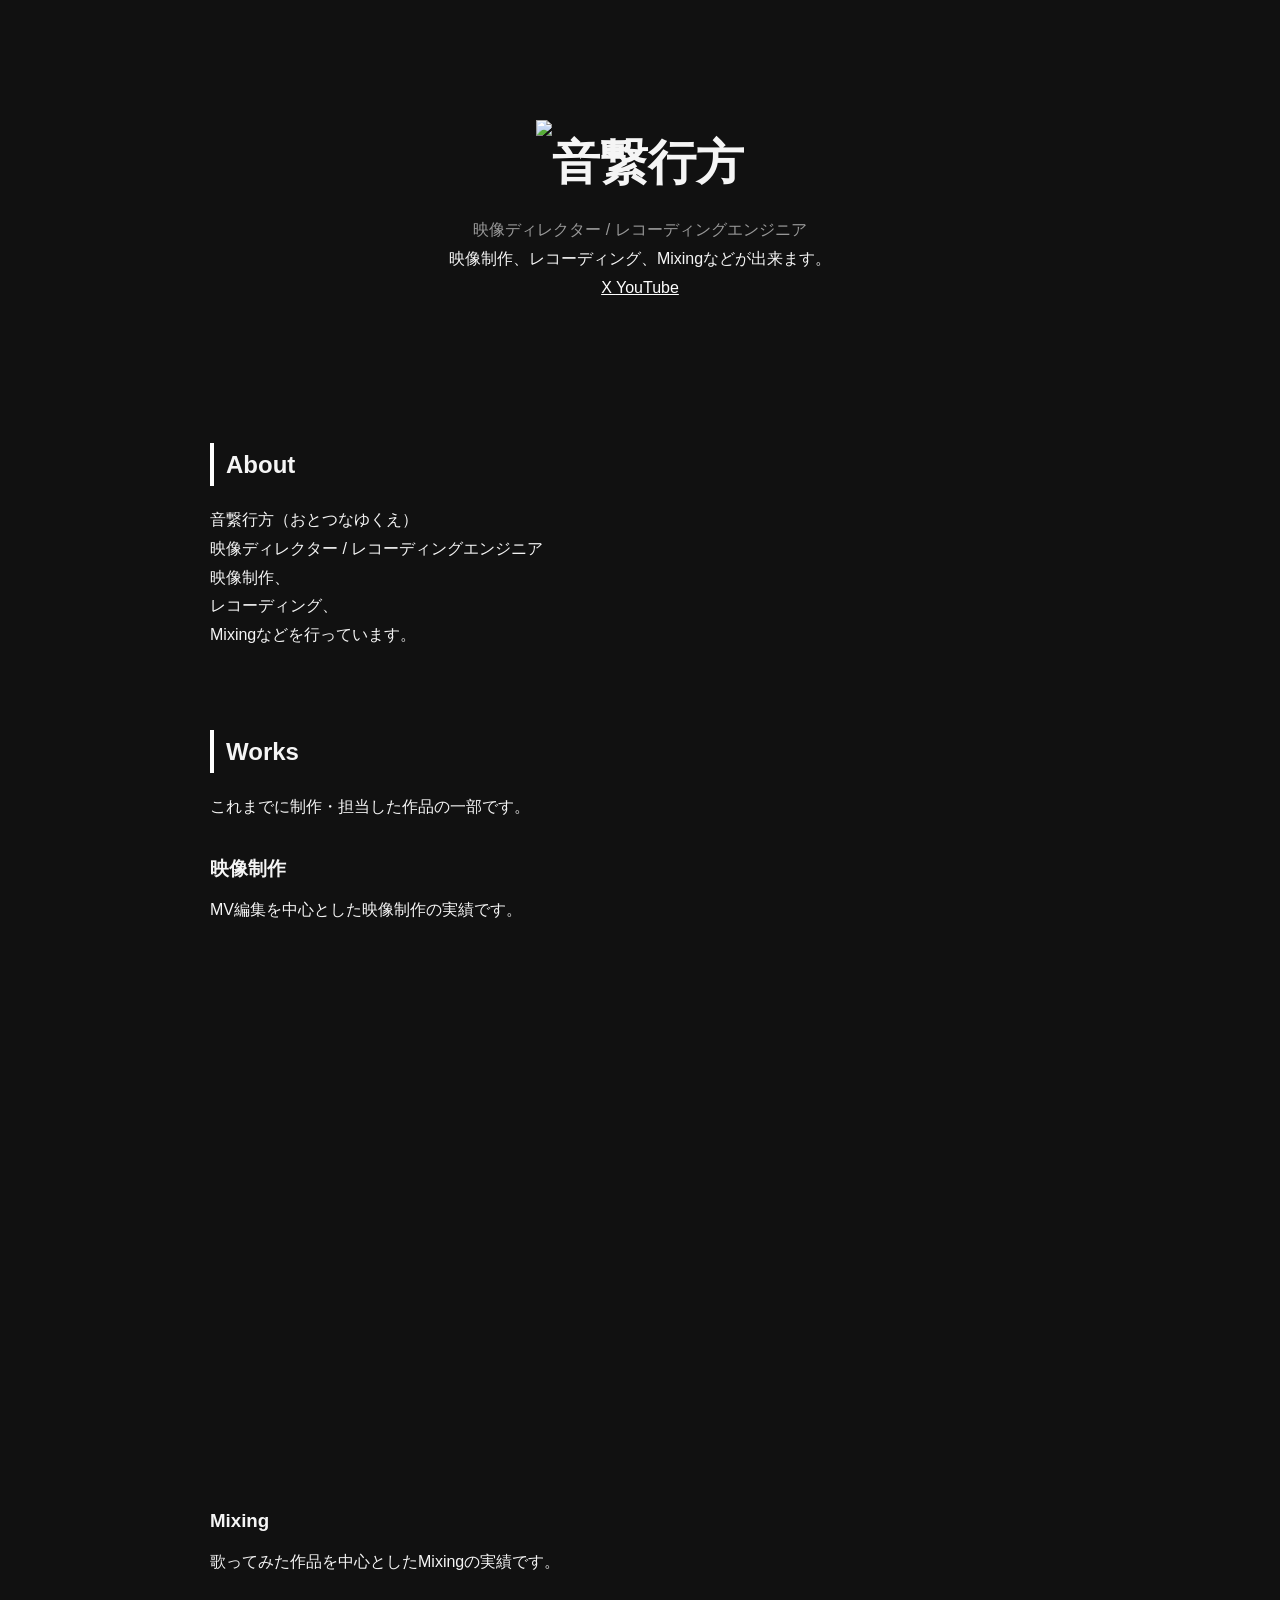
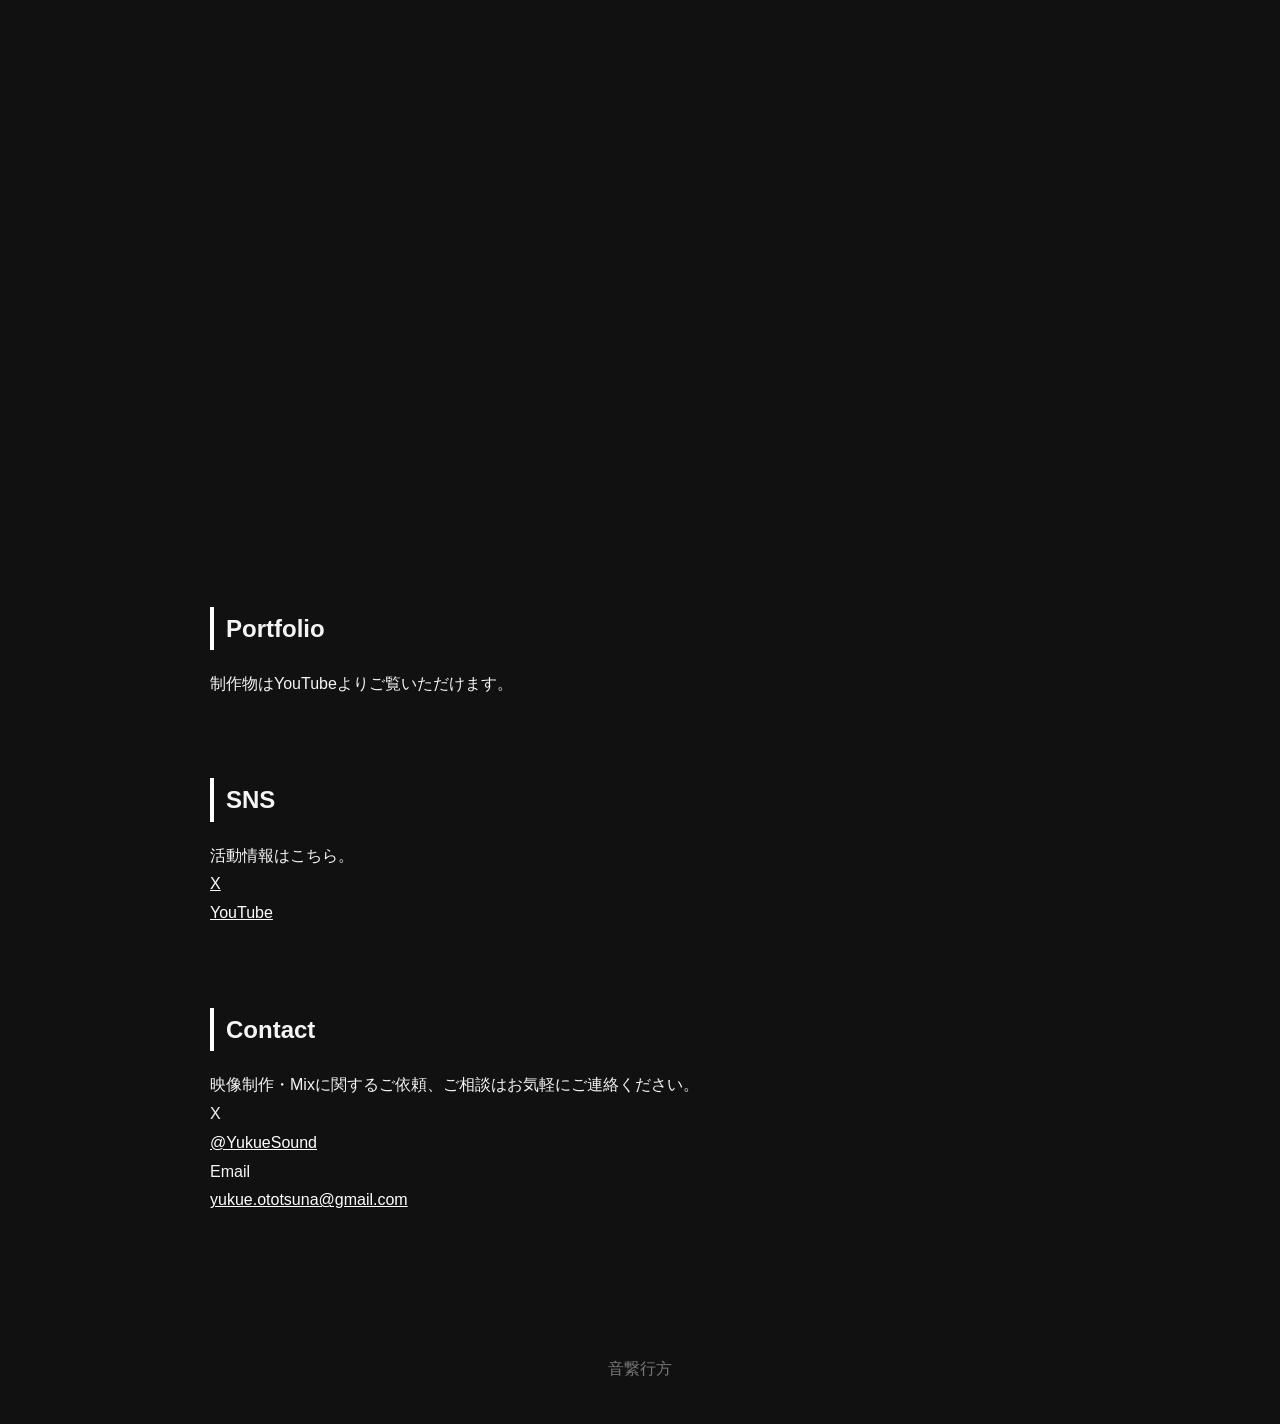
==== index.html @ 7469d9e2 "Refine text content and update terminology in index.html Updated various text elements for consisten" ====
<!DOCTYPE html>
<html lang="ja">

<head>

    <meta charset="UTF-8">

    <meta name="viewport"
          content="width=device-width, initial-scale=1.0">

    <title>音繋行方 | 映像ディレクター・レコーディングエンジニア</title>

    <meta name="description"
          content="音繋行方の公式サイト。VTuber・歌い手向けの映像制作、MV制作、レコーディング、Mixingを行っています。">

    <meta property="og:title"
          content="音繋行方 | 映像ディレクター・レコーディングエンジニア">

    <meta property="og:description"
          content="VTuber・歌い手向けの映像制作、MV制作、レコーディング、Mixingを行っています。">

    <meta property="og:type"
          content="website">

    <meta property="og:url"
          content="https://yukuesound.github.io/">

    <meta property="og:image"
          content="https://yukuesound.github.io/images/ogp.png">

    <meta name="twitter:card"
          content="summary_large_image">

    <link rel="stylesheet"
          href="css/style.css">

    <link rel="preconnect" href="https://fonts.googleapis.com">
    <link rel="preconnect" href="https://fonts.gstatic.com" crossorigin>
    
    <link href="https://fonts.googleapis.com/css2?family=Zen+Old+Mincho:wght@400;700&display=swap" rel="stylesheet">

    <link href="https://fonts.googleapis.com/css2?family=M+PLUS+1p:wght@100&family=Zen+Old+Mincho:wght@400;700&display=swap" rel="stylesheet">

    <link href="https://fonts.googleapis.com/css2?family=M+PLUS+1p:wght@100;300&family=Noto+Serif+JP:wght@400;700&family=Zen+Old+Mincho:wght@400;700&display=swap" rel="stylesheet">

</head>

<body>

<body>

<header>

    <h1>
        <img src="images/横_白.png" alt="音繋行方" class="logo">
    </h1>

    <p class="subtitle">
        映像ディレクター / レコーディングエンジニア
    </p>

    <p class="hero-text">
        映像制作、レコーディング、Mixingなどが出来ます。
    </p>

    <nav>
        <a href="https://x.com/YukueSound"
            target="_blank"
            rel="noopener noreferrer">
            X
        </a>

        <a href="https://www.youtube.com/@YukueSound"
            target="_blank"
            rel="noopener noreferrer">
            YouTube
        </a>
    </nav>

</header>

<main>

<section>

    <h2>About</h2>

    <p>
        音繋行方（おとつなゆくえ）
    </p>

    <p>
        映像ディレクター / レコーディングエンジニア
    </p>

    <p>
        映像制作、<br>
        レコーディング、<br>
        Mixingなどを行っています。
    </p>

</section>

<section>

    <h2>Works</h2>

    <p>
        これまでに制作・担当した作品の一部です。
    </p>

    <h3>映像制作</h3>

    <p>
        MV編集を中心とした映像制作の実績です。
    </p>

    <iframe
        width="100%"
        height="500"
        src="https://www.youtube.com/embed/videoseries?list=PLYzlJK0jj-nwc-Nr_mxwlNRuYG2WEfNH1"
        title="映像制作実績"
        frameborder="0"
        allowfullscreen>
    </iframe>

    <h3>Mixing</h3>

    <p>
        歌ってみた作品を中心としたMixingの実績です。
    </p>

    <iframe
        width="100%"
        height="500"
        src="https://www.youtube.com/embed/videoseries?list=PLYzlJK0jj-nz8JXFku-vZqZccWB8svL4h"
        title="Mixing実績"
        frameborder="0"
        allowfullscreen>
    </iframe>

</section>
<section>

    <h2>Portfolio</h2>

    <p>
        制作物はYouTubeよりご覧いただけます。
    </p>

</section>

<section>

    <h2>SNS</h2>

    <p>
        活動情報はこちら。
    </p>

    <p>
        <a href="https://x.com/YukueSound"
            target="_blank"
            rel="noopener noreferrer">
            X
        </a>
    </p>

    <p>
        <a href="https://www.youtube.com/@YukueSound"
            target="_blank"
            rel="noopener noreferrer">
            YouTube
        </a>
    </p>

</section>

<section>

    <h2>Contact</h2>

    <p>
        映像制作・Mixに関するご依頼、ご相談はお気軽にご連絡ください。
    </p>

    <p>
        X
        <br>
        <a href="https://x.com/YukueSound"
           target="_blank"
           rel="noopener noreferrer">
            @YukueSound
        </a>
    </p>

    <p>
        Email
        <br>
        <a href="mailto:yukue.ototsuna@gmail.com">
            yukue.ototsuna@gmail.com
        </a>
    </p>

</section>

</main>

<footer>

    <p>
        音繋行方
    </p>

</footer>

</body>

</html>
---- css/style.css ----
* {
    margin: 0;
    padding: 0;
    box-sizing: border-box;
}

body {
    background: #111;
    color: #f5f5f5;
    font-family: sans-serif;
    line-height: 1.8;
}

header {
    text-align: center;
    padding: 120px 20px;
}

header h1 {
    font-size: 3rem;
    margin-bottom: 10px;
}

.subtitle {
    color: #999;
}

main {
    max-width: 900px;
    margin: auto;
    padding: 20px;
}

section {
    margin-bottom: 80px;
}

h2 {
    margin-bottom: 20px;
    border-left: 4px solid white;
    padding-left: 12px;
}

.card {
    background: #1d1d1d;
    padding: 20px;
    border-radius: 10px;
    margin-bottom: 15px;
}

a {
    color: white;
}

a:hover {
    opacity: 0.7;
}

footer {
    text-align: center;
    padding: 40px;
    color: #777;
}

h3 {
    margin-top: 30px;
    margin-bottom: 10px;
}

iframe {
    width: 100%;
    border: none;
    border-radius: 10px;
    margin-bottom: 40px;
}
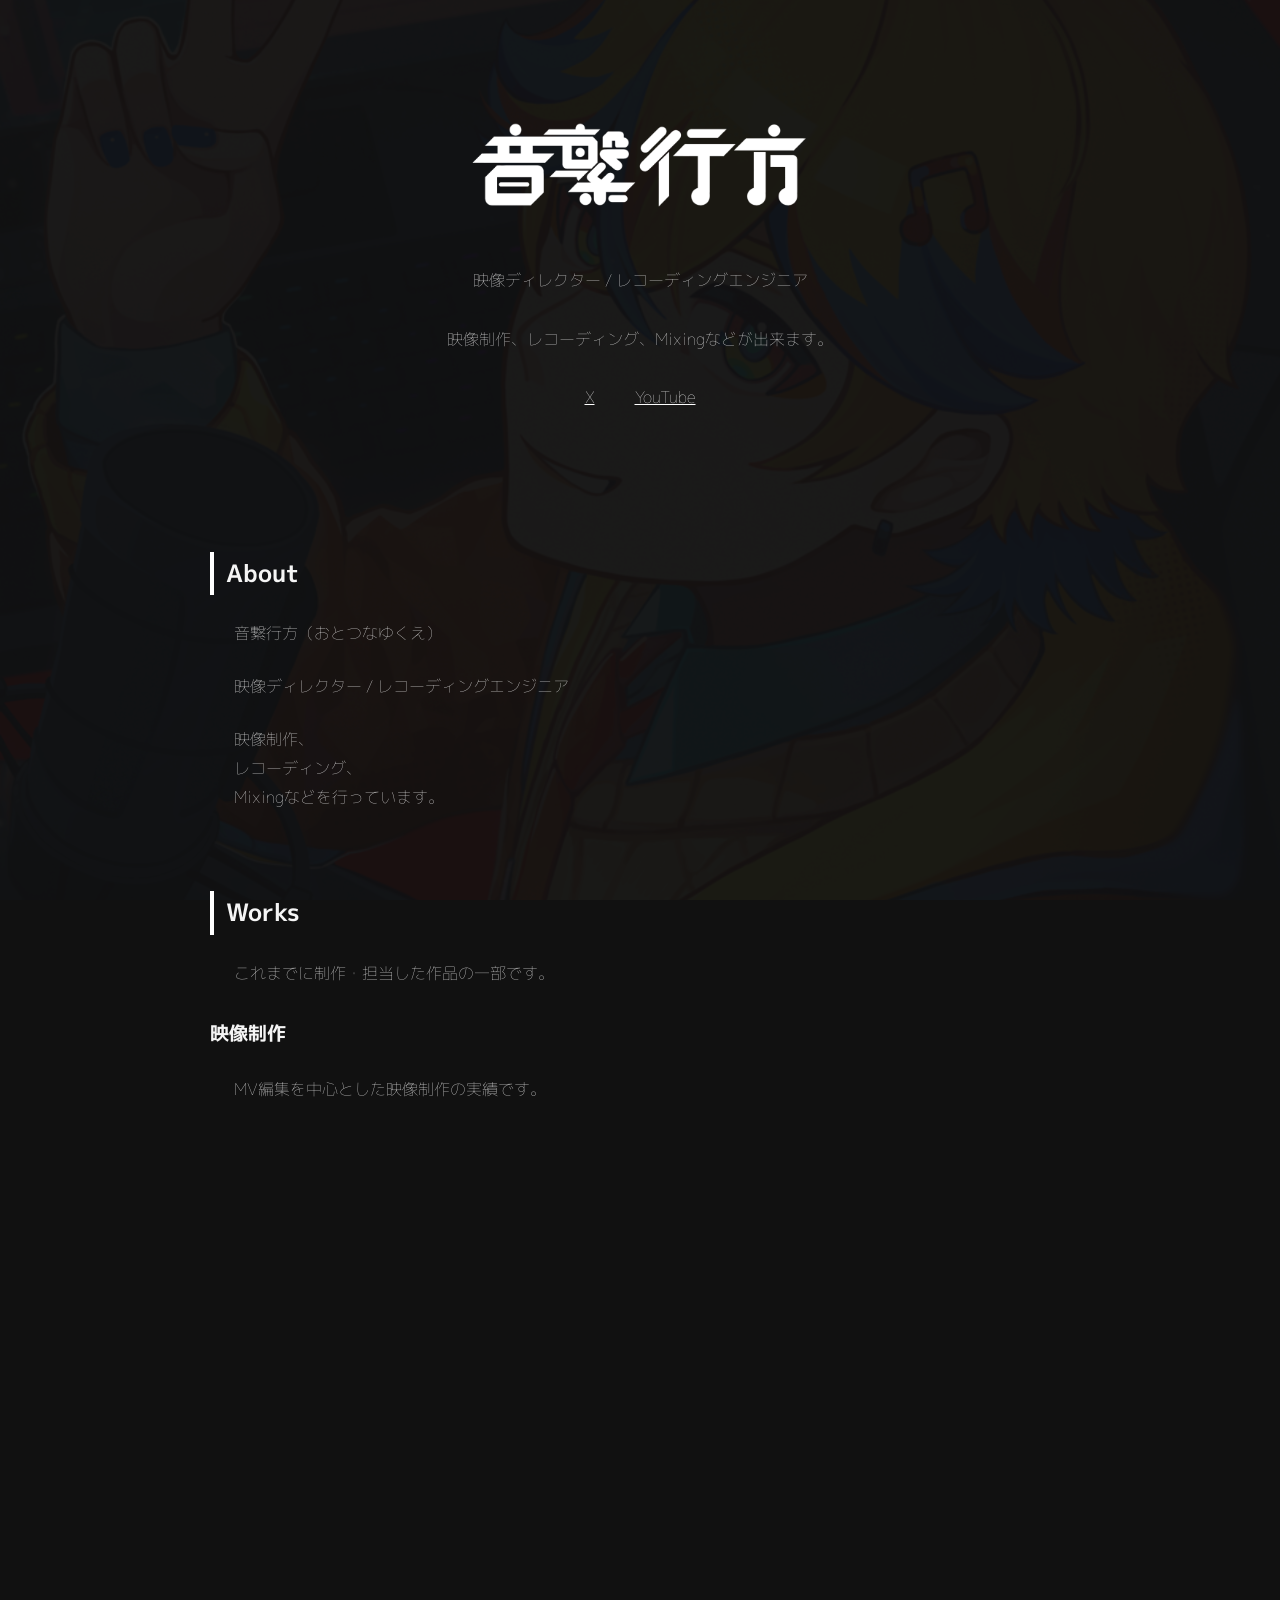
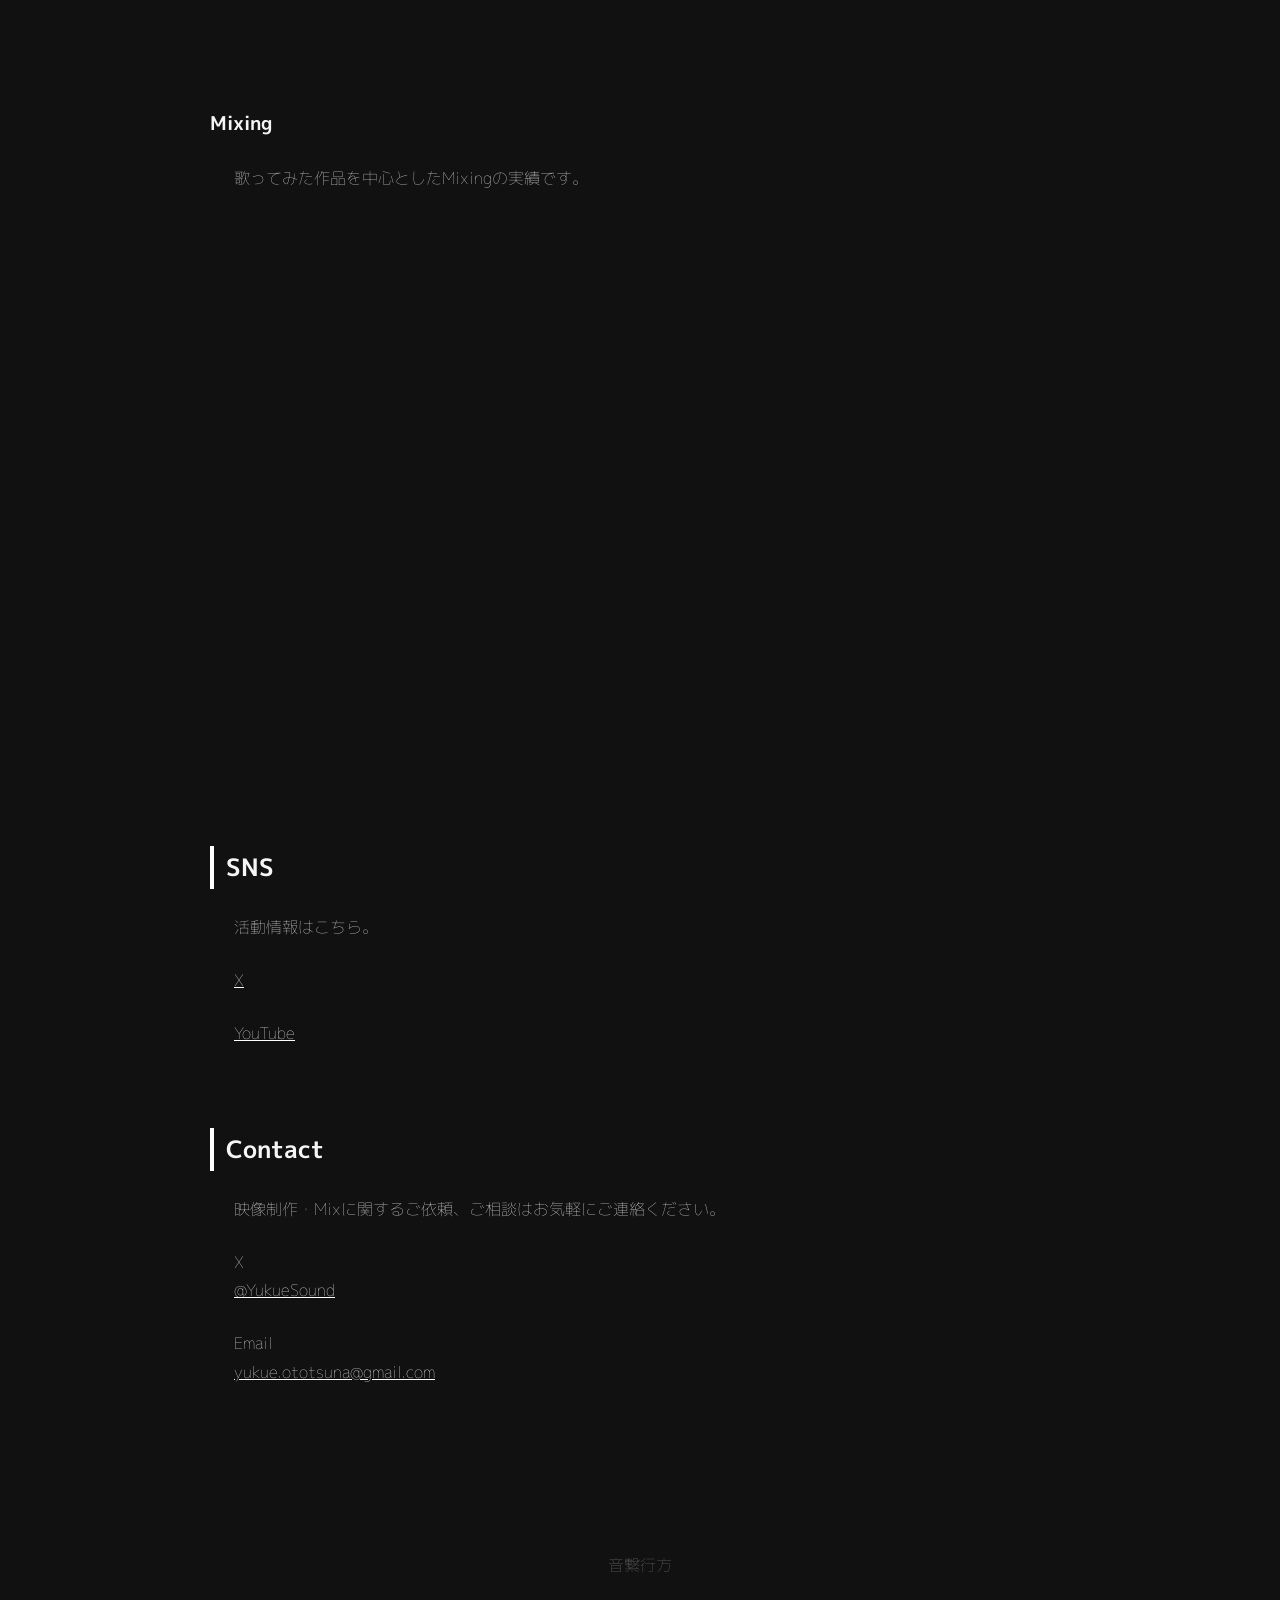
==== commit b702d438: "Update index.html" ====
--- a/index.html
+++ b/index.html
@@ -140,15 +140,6 @@
     </iframe>
 
 </section>
-<section>
-
-    <h2>Portfolio</h2>
-
-    <p>
-        制作物はYouTubeよりご覧いただけます。
-    </p>
-
-</section>
 
 <section>
 
--- a/css/style.css
+++ b/css/style.css
@@ -7,8 +7,30 @@
 body {
     background: #111;
     color: #f5f5f5;
-    font-family: sans-serif;
+    font-family: "M PLUS 1p", sans-serif;
+    font-weight: 100;
     line-height: 1.8;
+    position: relative;
+}
+
+body::before {
+    content: "";
+    position: fixed;
+    inset: 0;
+
+    background-image: url("../images/background.png");
+    background-size: cover;
+    background-position: center 25%;
+    background-repeat: no-repeat;
+
+    opacity: 0.04;
+    z-index: -1;
+}
+
+@media (max-width: 768px) {
+    body::before {
+        background-position: center center;
+    }
 }
 
 header {
@@ -21,8 +43,24 @@
     margin-bottom: 10px;
 }
 
+.logo {
+    width: 350px;
+    max-width: 90%;
+    height: auto;
+}
+
 .subtitle {
-    color: #999;
+    margin: 20px 0;
+}
+
+.hero-text {
+    margin: 30px 0;
+}
+
+nav {
+    display: flex;
+    justify-content: center;
+    gap: 40px;
 }
 
 main {
@@ -73,3 +111,13 @@
     border-radius: 10px;
     margin-bottom: 40px;
 }
+
+p {
+    margin: 24px;
+}
+
+ul {
+    list-style: none;
+    padding: 0;
+    margin: 0;
+}
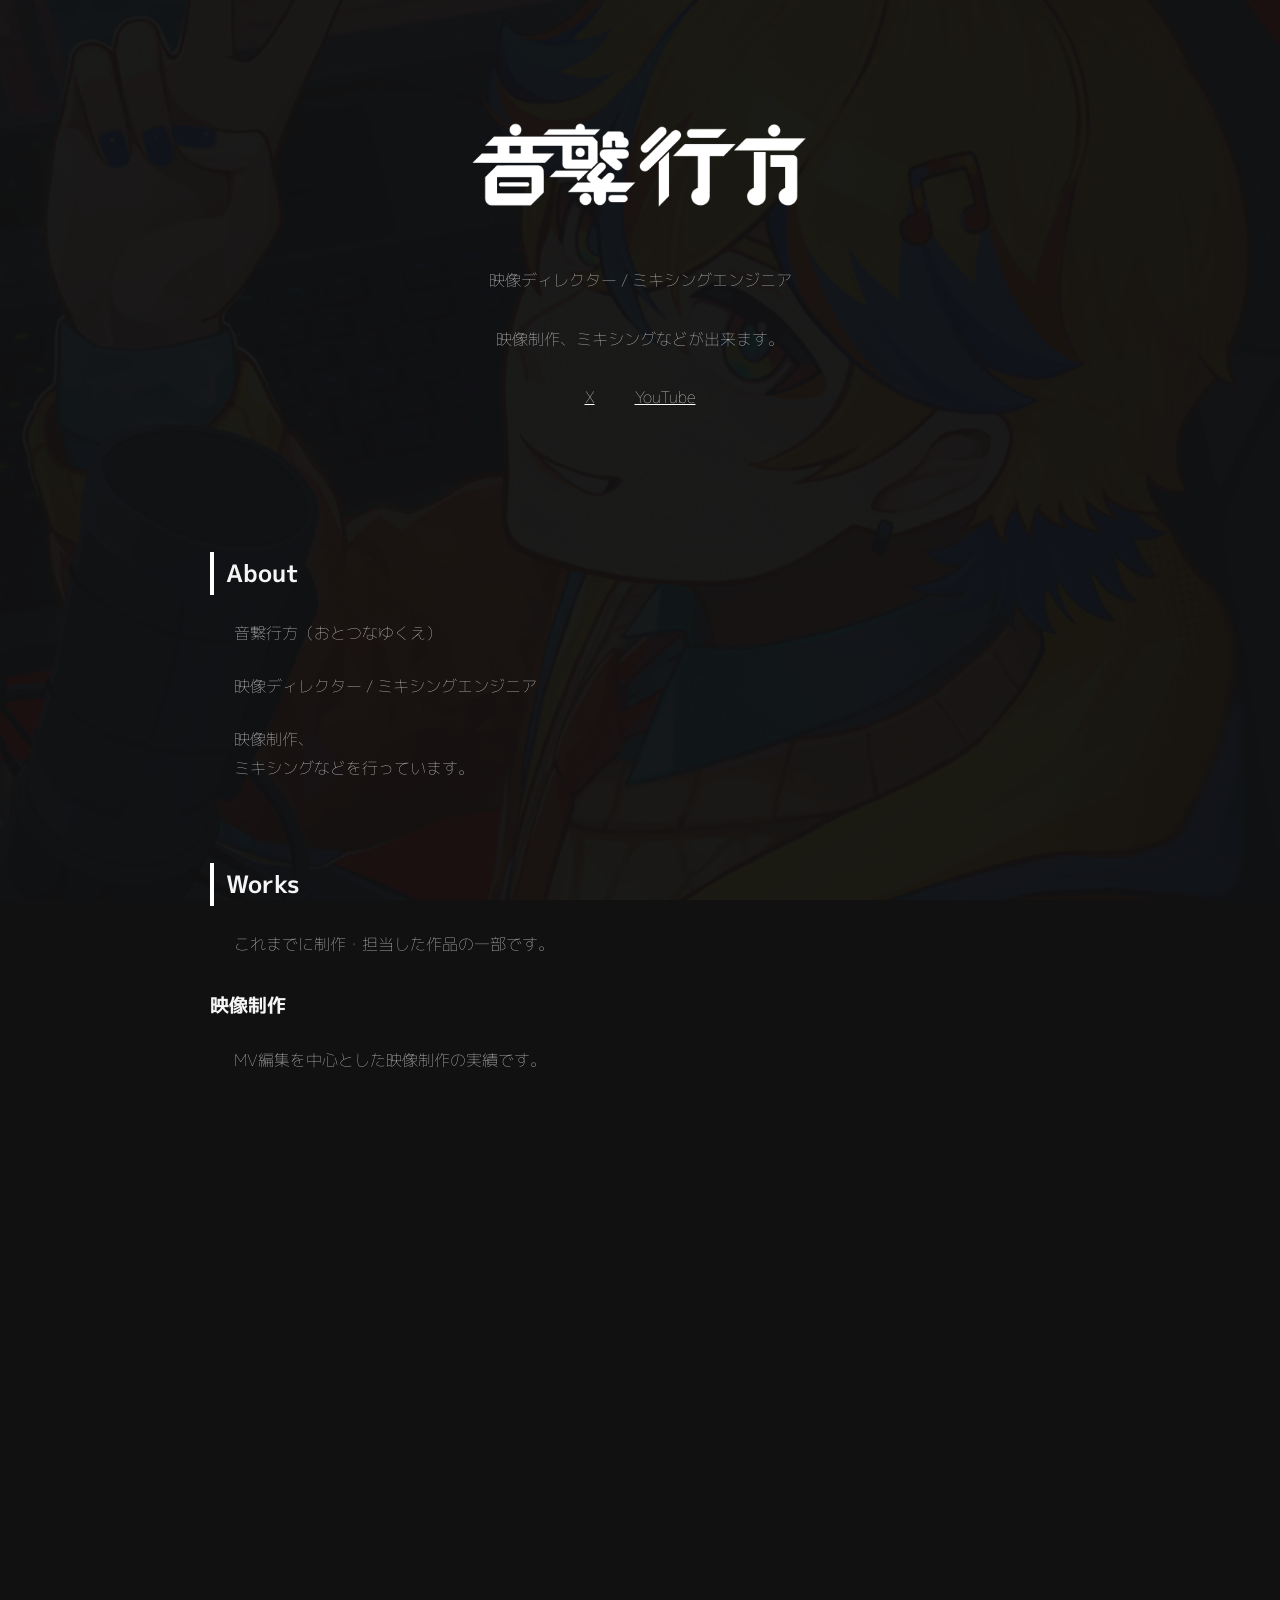
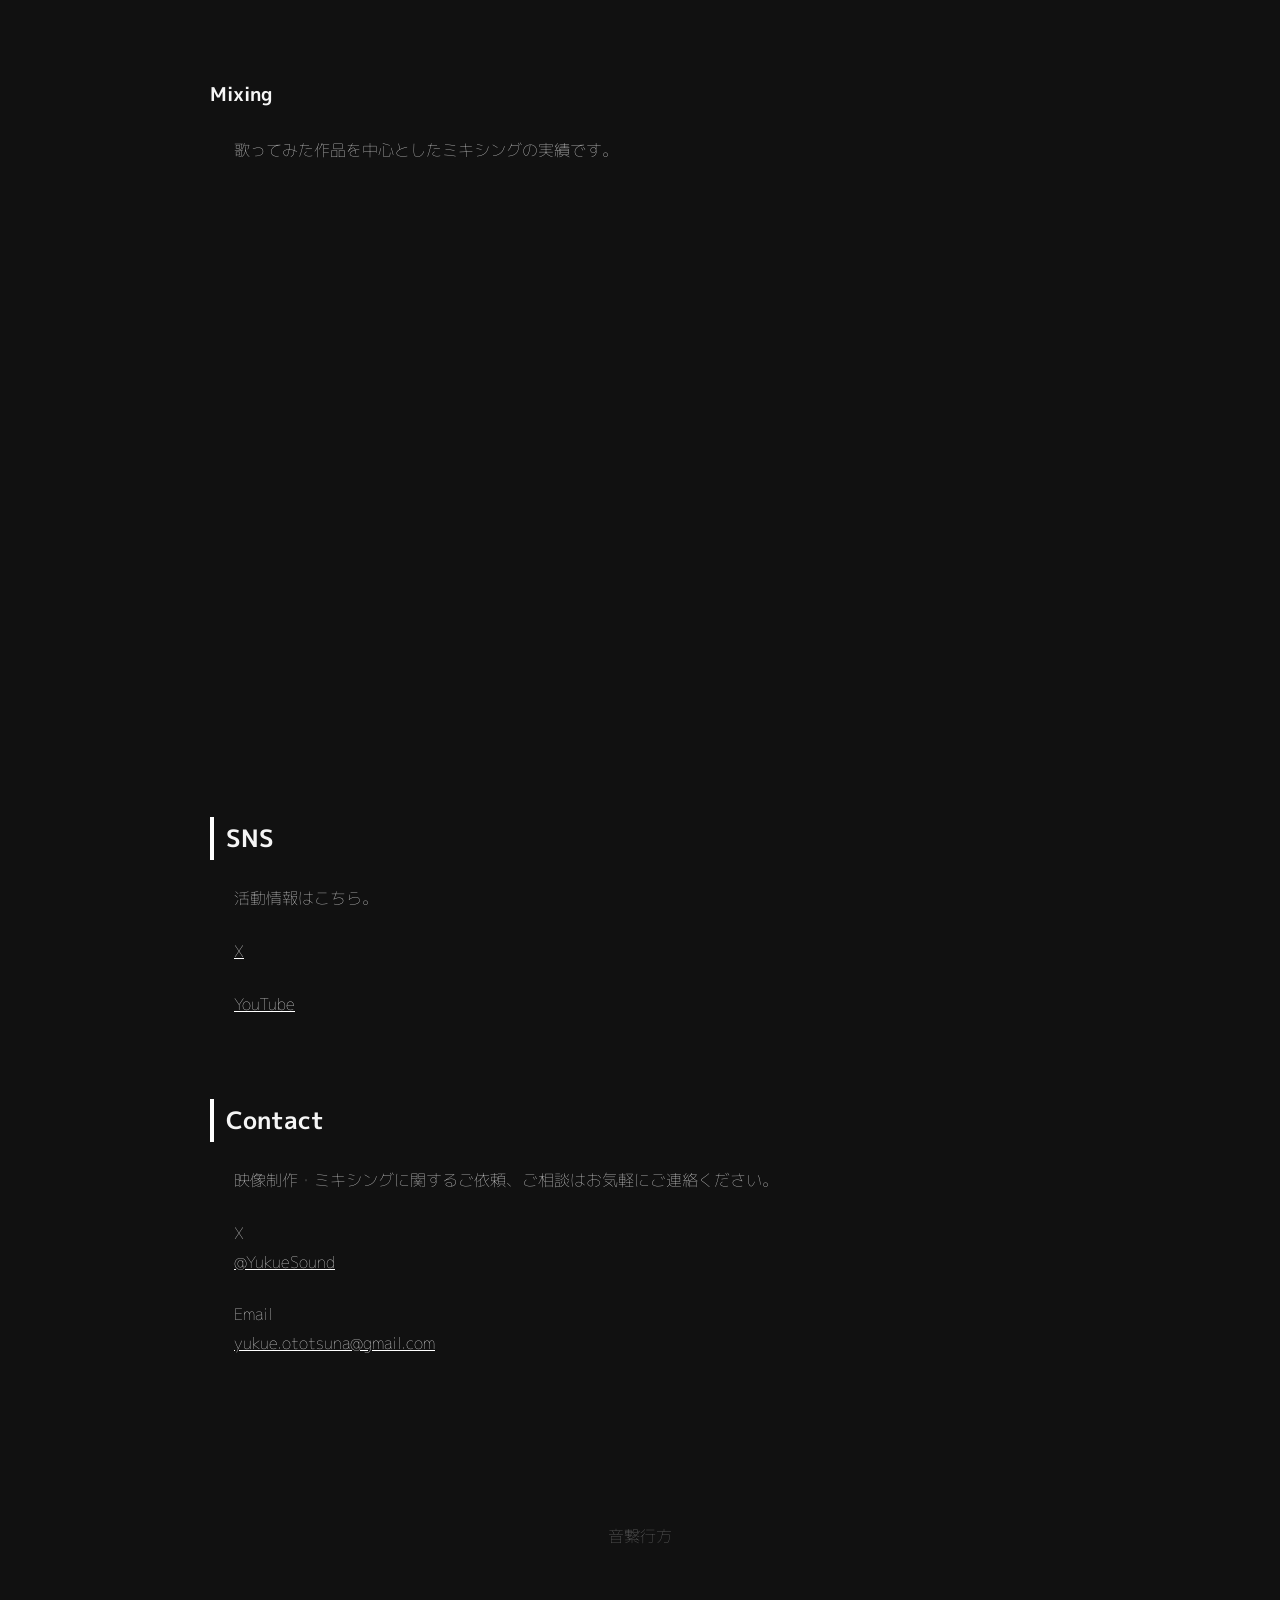
==== commit c509df2b: "Update index.html" ====
--- a/index.html
+++ b/index.html
@@ -8,16 +8,16 @@
     <meta name="viewport"
           content="width=device-width, initial-scale=1.0">
 
-    <title>音繋行方 | 映像ディレクター・レコーディングエンジニア</title>
+    <title>音繋行方 | 映像ディレクター・ミキシングエンジニア</title>
 
     <meta name="description"
-          content="音繋行方の公式サイト。VTuber・歌い手向けの映像制作、MV制作、レコーディング、Mixingを行っています。">
+          content="音繋行方の公式サイト。VTuber・歌い手向けの映像制作、MV制作、ミキシングを行っています。">
 
     <meta property="og:title"
-          content="音繋行方 | 映像ディレクター・レコーディングエンジニア">
+          content="音繋行方 | 映像ディレクター・ミキシングエンジニア">
 
     <meta property="og:description"
-          content="VTuber・歌い手向けの映像制作、MV制作、レコーディング、Mixingを行っています。">
+          content="VTuber・歌い手向けの映像制作、MV制作、Mixingを行っています。">
 
     <meta property="og:type"
           content="website">
@@ -56,11 +56,11 @@
     </h1>
 
     <p class="subtitle">
-        映像ディレクター / レコーディングエンジニア
+        映像ディレクター / ミキシングエンジニア
     </p>
 
     <p class="hero-text">
-        映像制作、レコーディング、Mixingなどが出来ます。
+        映像制作、ミキシングなどが出来ます。
     </p>
 
     <nav>
@@ -90,13 +90,12 @@
     </p>
 
     <p>
-        映像ディレクター / レコーディングエンジニア
+        映像ディレクター / ミキシングエンジニア
     </p>
 
     <p>
         映像制作、<br>
-        レコーディング、<br>
-        Mixingなどを行っています。
+        ミキシングなどを行っています。
     </p>
 
 </section>
@@ -127,7 +126,7 @@
     <h3>Mixing</h3>
 
     <p>
-        歌ってみた作品を中心としたMixingの実績です。
+        歌ってみた作品を中心としたミキシングの実績です。
     </p>
 
     <iframe
@@ -172,7 +171,7 @@
     <h2>Contact</h2>
 
     <p>
-        映像制作・Mixに関するご依頼、ご相談はお気軽にご連絡ください。
+        映像制作・ミキシングに関するご依頼、ご相談はお気軽にご連絡ください。
     </p>
 
     <p>
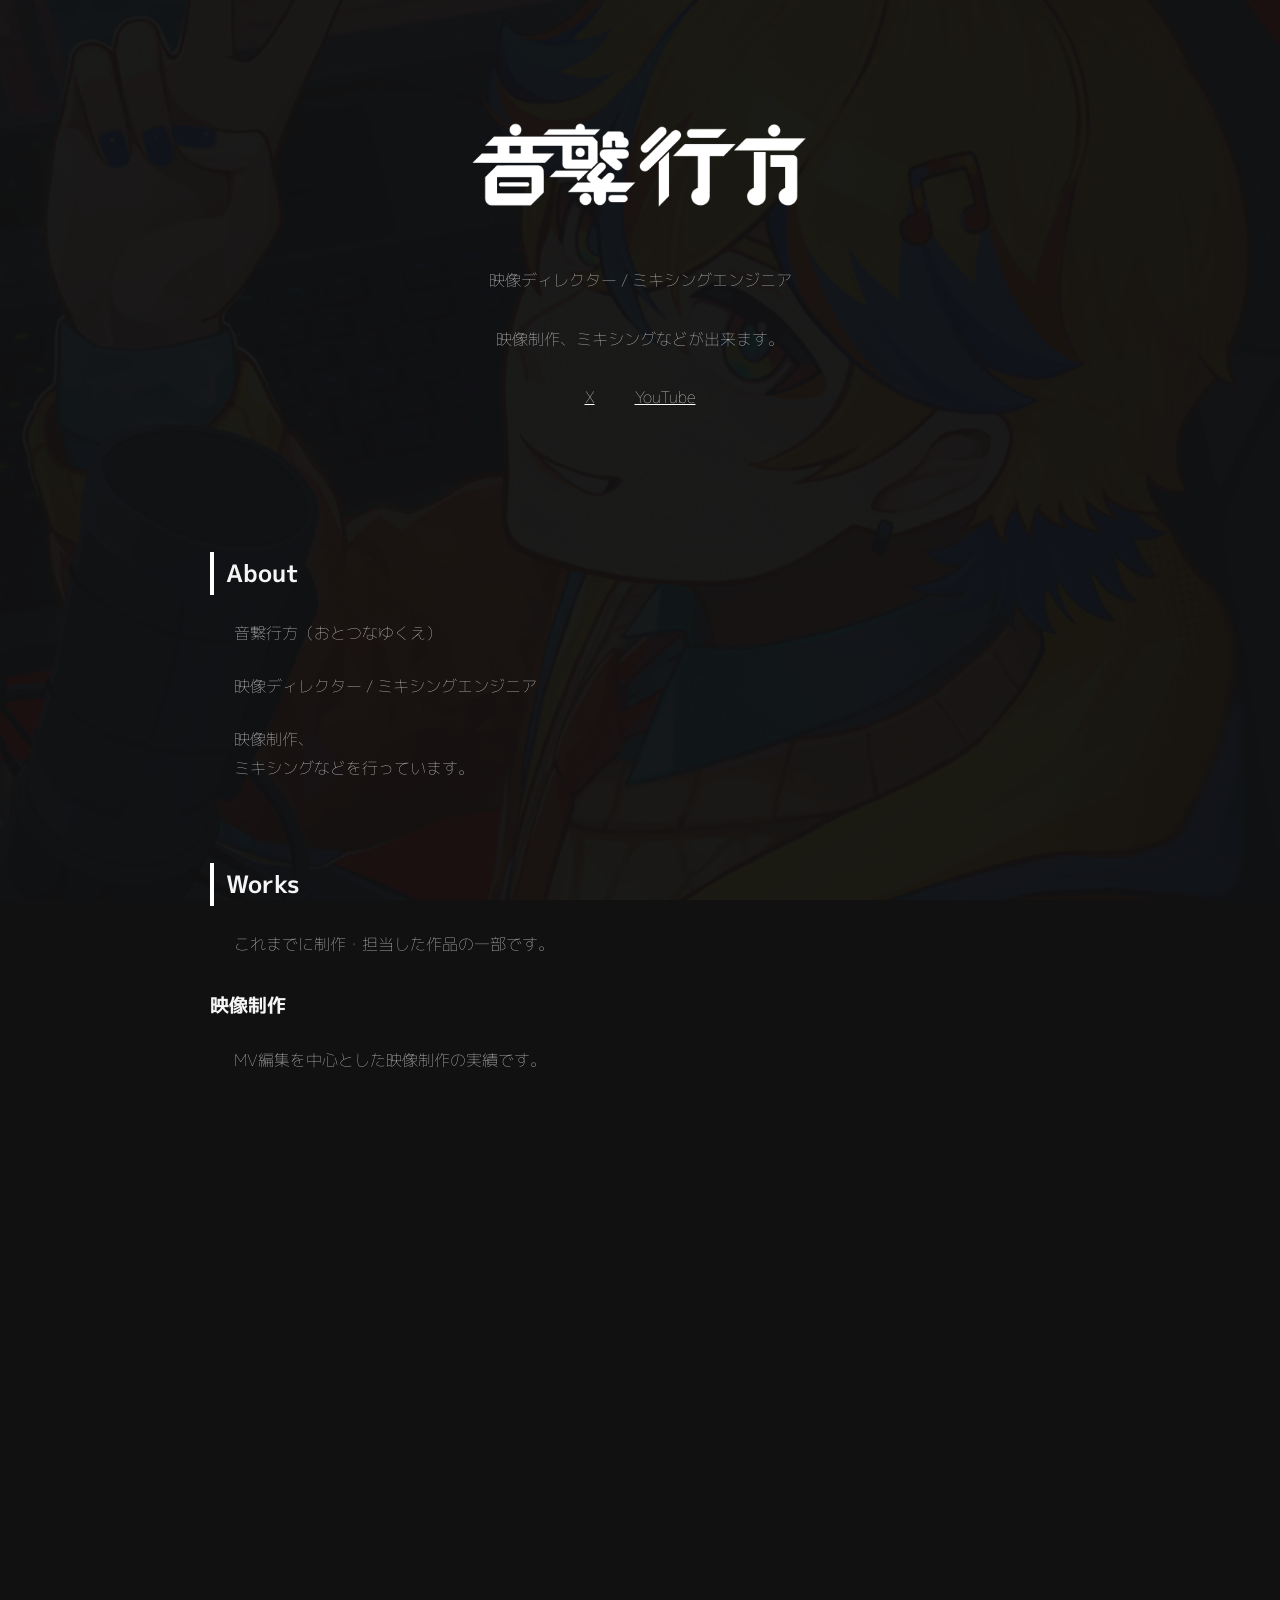
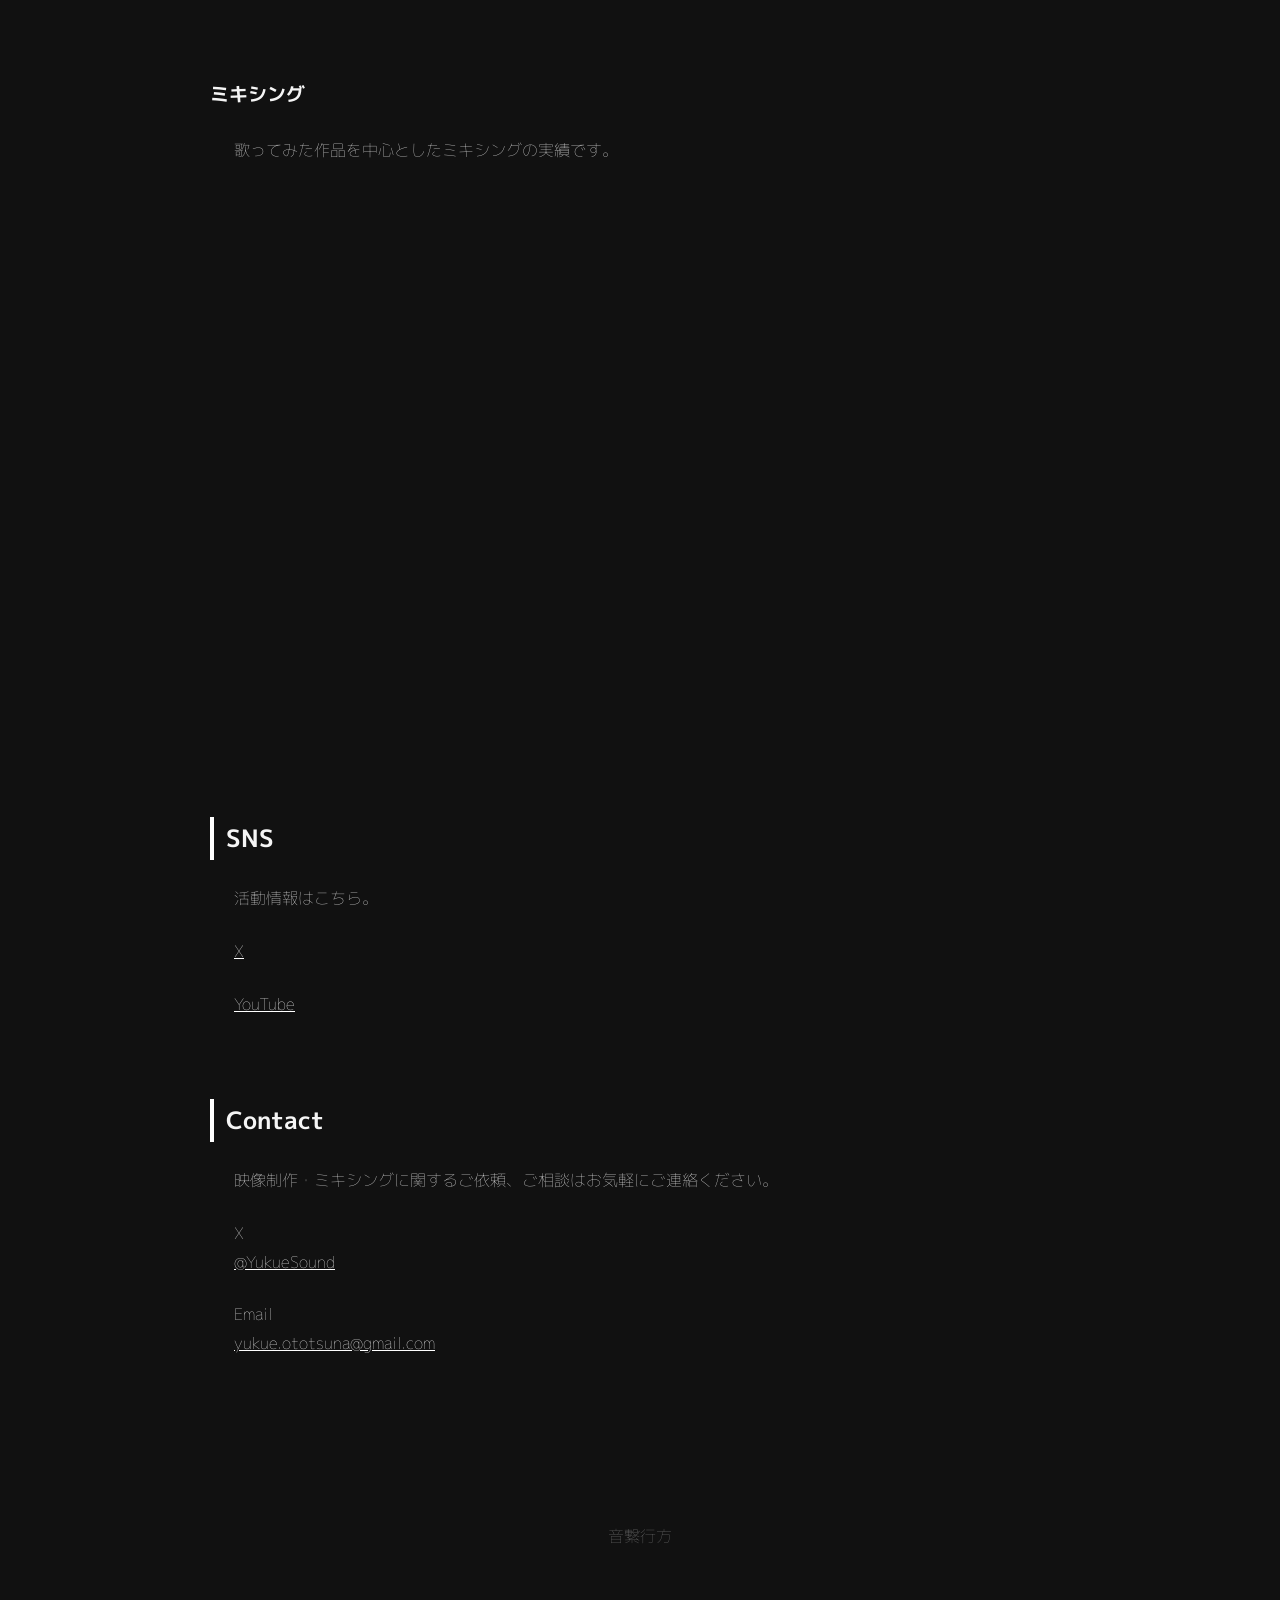
==== commit 3586a671: "Update heading text to Japanese" ====
--- a/index.html
+++ b/index.html
@@ -123,7 +123,7 @@
         allowfullscreen>
     </iframe>
 
-    <h3>Mixing</h3>
+    <h3>ミキシング</h3>
 
     <p>
         歌ってみた作品を中心としたミキシングの実績です。
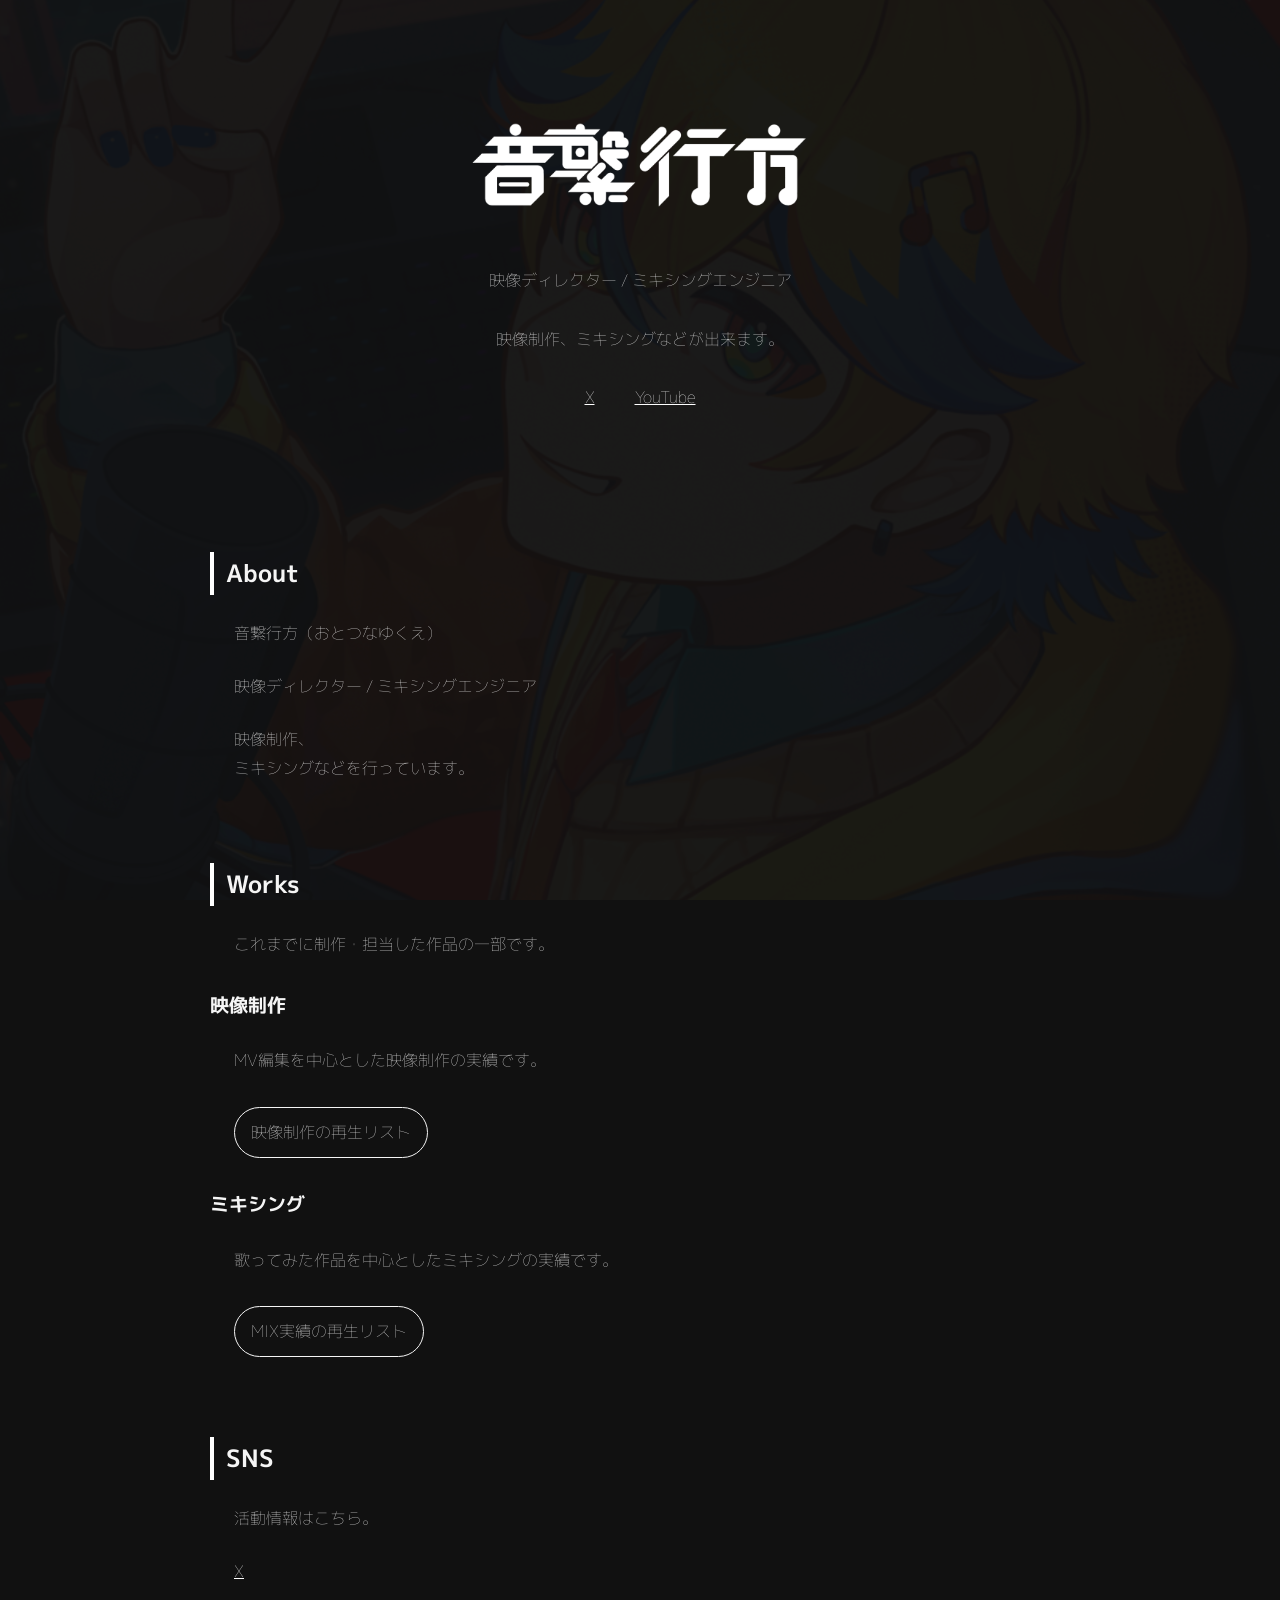
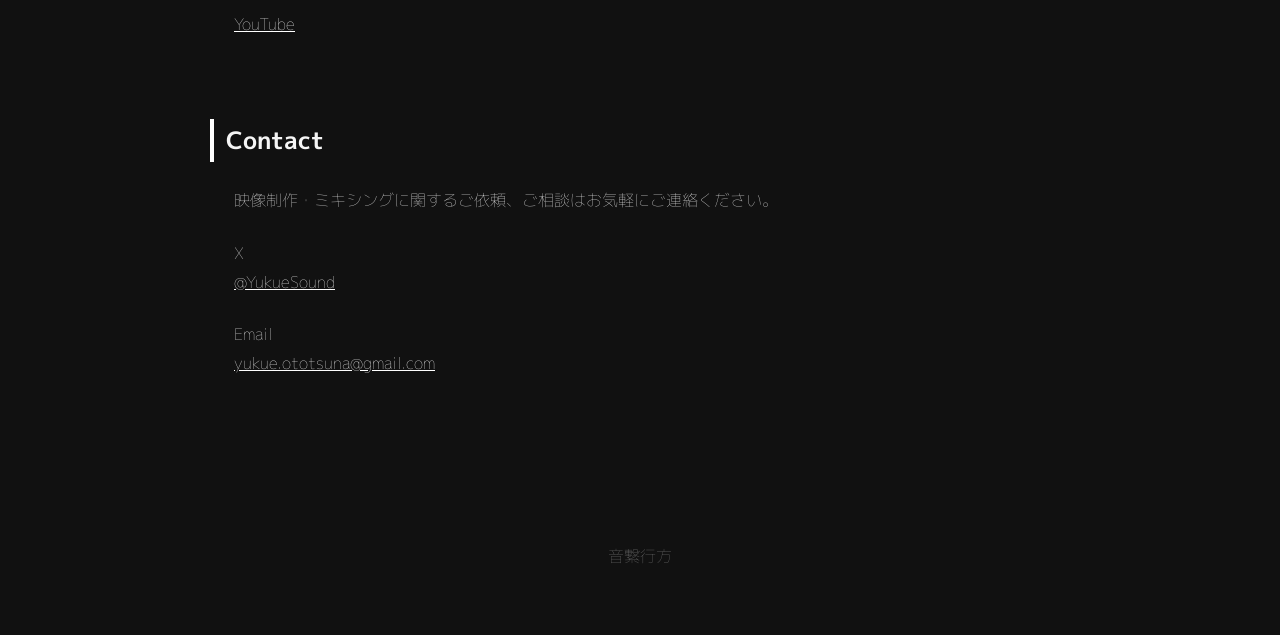
==== commit 00f9ebc7: "Replace YouTube iframes with playlist links Replace embedded YouTube playlist iframes on index.html " ====
--- a/index.html
+++ b/index.html
@@ -47,8 +47,6 @@
 
 <body>
 
-<body>
-
 <header>
 
     <h1>
@@ -114,29 +112,29 @@
         MV編集を中心とした映像制作の実績です。
     </p>
 
-    <iframe
-        width="100%"
-        height="500"
-        src="https://www.youtube.com/embed/videoseries?list=PLYzlJK0jj-nwc-Nr_mxwlNRuYG2WEfNH1"
-        title="映像制作実績"
-        frameborder="0"
-        allowfullscreen>
-    </iframe>
-
+    <p>
+        <a class="playlist-link"
+           href="https://www.youtube.com/playlist?list=PLYzlJK0jj-nwc-Nr_mxwlNRuYG2WEfNH1"
+           target="_blank"
+           rel="noopener noreferrer">
+            映像制作の再生リスト
+        </a>
+    </p>
     <h3>ミキシング</h3>
 
     <p>
         歌ってみた作品を中心としたミキシングの実績です。
     </p>
 
-    <iframe
-        width="100%"
-        height="500"
-        src="https://www.youtube.com/embed/videoseries?list=PLYzlJK0jj-nz8JXFku-vZqZccWB8svL4h"
-        title="Mixing実績"
-        frameborder="0"
-        allowfullscreen>
-    </iframe>
+
+    <p>
+        <a class="playlist-link"
+           href="https://www.youtube.com/playlist?list=PLYzlJK0jj-nz8JXFku-vZqZccWB8svL4h"
+           target="_blank"
+           rel="noopener noreferrer">
+            MIX実績の再生リスト
+        </a>
+    </p>
 
 </section>
 
--- a/css/style.css
+++ b/css/style.css
@@ -121,3 +121,18 @@
     padding: 0;
     margin: 0;
 }
+
+.playlist-link {
+    display: inline-block;
+    margin-top: 8px;
+    padding: 10px 16px;
+    border: 1px solid #f5f5f5;
+    border-radius: 999px;
+    color: #f5f5f5;
+    text-decoration: none;
+    transition: opacity 0.2s ease;
+}
+
+.playlist-link:hover {
+    opacity: 0.7;
+}
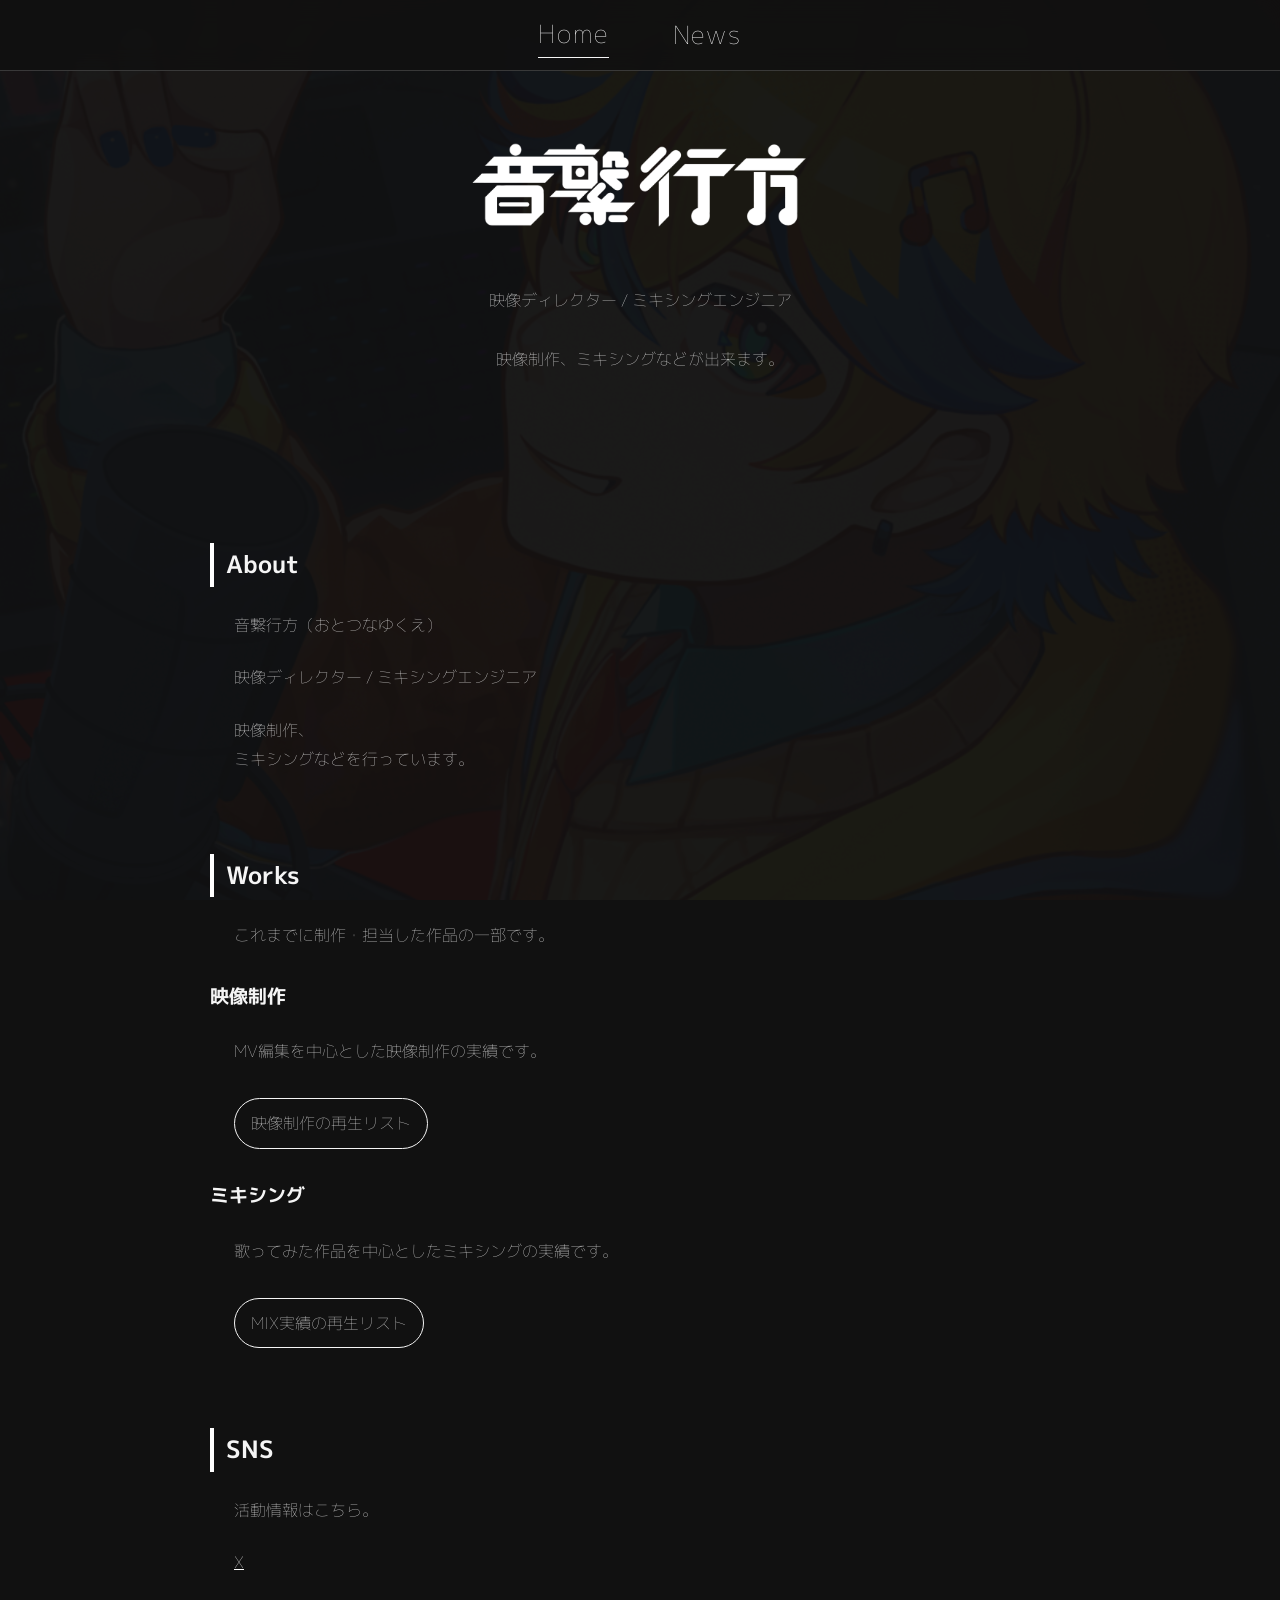
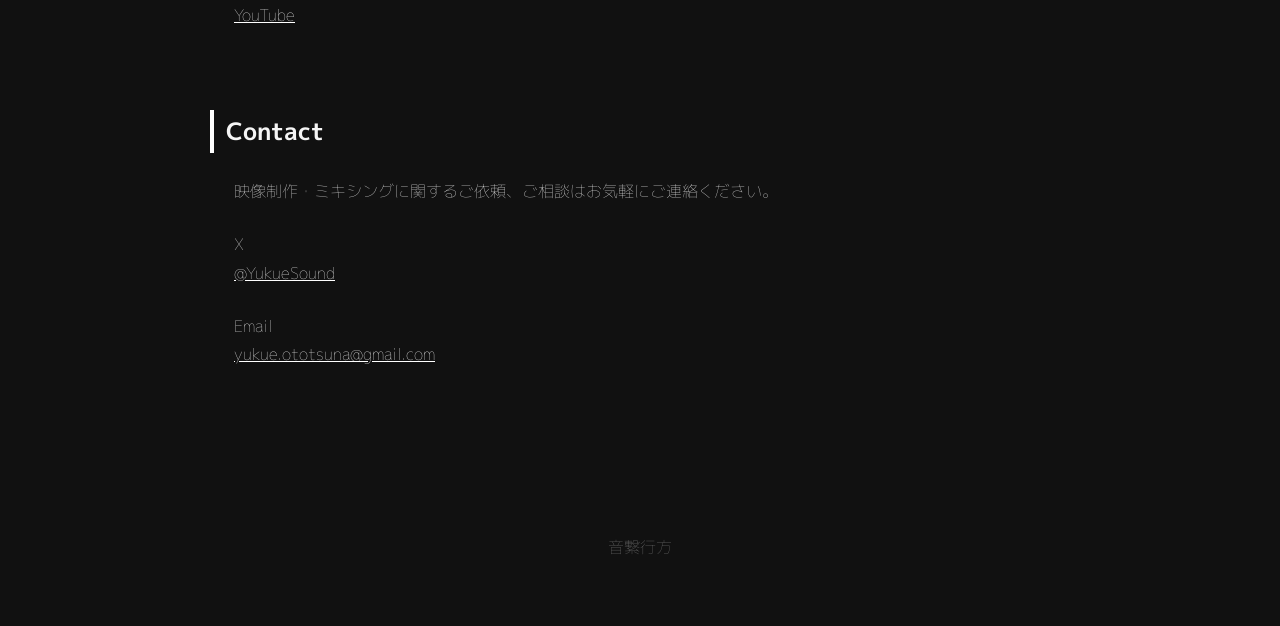
==== commit ddb0e8f6: "Add news page, loader script, and styles Introduce a news section: adds news.html and js/news.js whi" ====
--- a/index.html
+++ b/index.html
@@ -62,17 +62,11 @@
     </p>
 
     <nav>
-        <a href="https://x.com/YukueSound"
-            target="_blank"
-            rel="noopener noreferrer">
-            X
-        </a>
-
-        <a href="https://www.youtube.com/@YukueSound"
-            target="_blank"
-            rel="noopener noreferrer">
-            YouTube
-        </a>
+        <a href="index.html" aria-current="page">Home</a>
+
+        <a href="news.html">News</a>
+
+
     </nav>
 
 </header>
--- a/css/style.css
+++ b/css/style.css
@@ -35,7 +35,18 @@
 
 header {
     text-align: center;
-    padding: 120px 20px;
+    padding: 140px 20px 120px;
+}
+
+.page-header {
+    padding: 120px 20px 80px;
+}
+
+.page-header h1 {
+    font-family: "Zen Old Mincho", serif;
+    font-size: 3rem;
+    font-weight: 400;
+    margin-bottom: 30px;
 }
 
 header h1 {
@@ -60,7 +71,33 @@
 nav {
     display: flex;
     justify-content: center;
-    gap: 40px;
+    align-items: center;
+    gap: clamp(28px, 6vw, 64px);
+    position: fixed;
+    top: 0;
+    left: 0;
+    z-index: 10;
+    width: 100%;
+    min-height: 68px;
+    padding: 12px 20px;
+    background: rgba(17, 17, 17, 0.88);
+    border-bottom: 1px solid rgba(245, 245, 245, 0.18);
+    backdrop-filter: blur(12px);
+    -webkit-backdrop-filter: blur(12px);
+}
+
+nav a {
+    display: inline-flex;
+    align-items: center;
+    justify-content: center;
+    min-height: 44px;
+    font-size: clamp(1.15rem, 2.2vw, 1.55rem);
+    letter-spacing: 0.08em;
+    text-decoration: none;
+}
+
+nav a[aria-current="page"] {
+    border-bottom: 1px solid #f5f5f5;
 }
 
 main {
@@ -103,6 +140,19 @@
 h3 {
     margin-top: 30px;
     margin-bottom: 10px;
+}
+
+.news-item time {
+    color: #bbb;
+    font-size: 0.9rem;
+}
+
+.news-item h3 {
+    margin-top: 10px;
+}
+
+.news-item p {
+    margin: 16px 0 0;
 }
 
 iframe {
@@ -136,3 +186,39 @@
 .playlist-link:hover {
     opacity: 0.7;
 }
+
+@media (max-width: 768px) {
+    header {
+        padding: 104px 16px 72px;
+    }
+
+    .page-header {
+        padding: 104px 16px 64px;
+    }
+
+    nav {
+        min-height: 64px;
+        gap: clamp(24px, 12vw, 48px);
+        padding: 10px 16px;
+    }
+
+    main {
+        padding: 16px;
+    }
+
+    .logo {
+        max-width: 100%;
+    }
+
+    section {
+        margin-bottom: 56px;
+    }
+
+    .card {
+        padding: 18px;
+    }
+
+    p {
+        margin: 20px 0;
+    }
+}
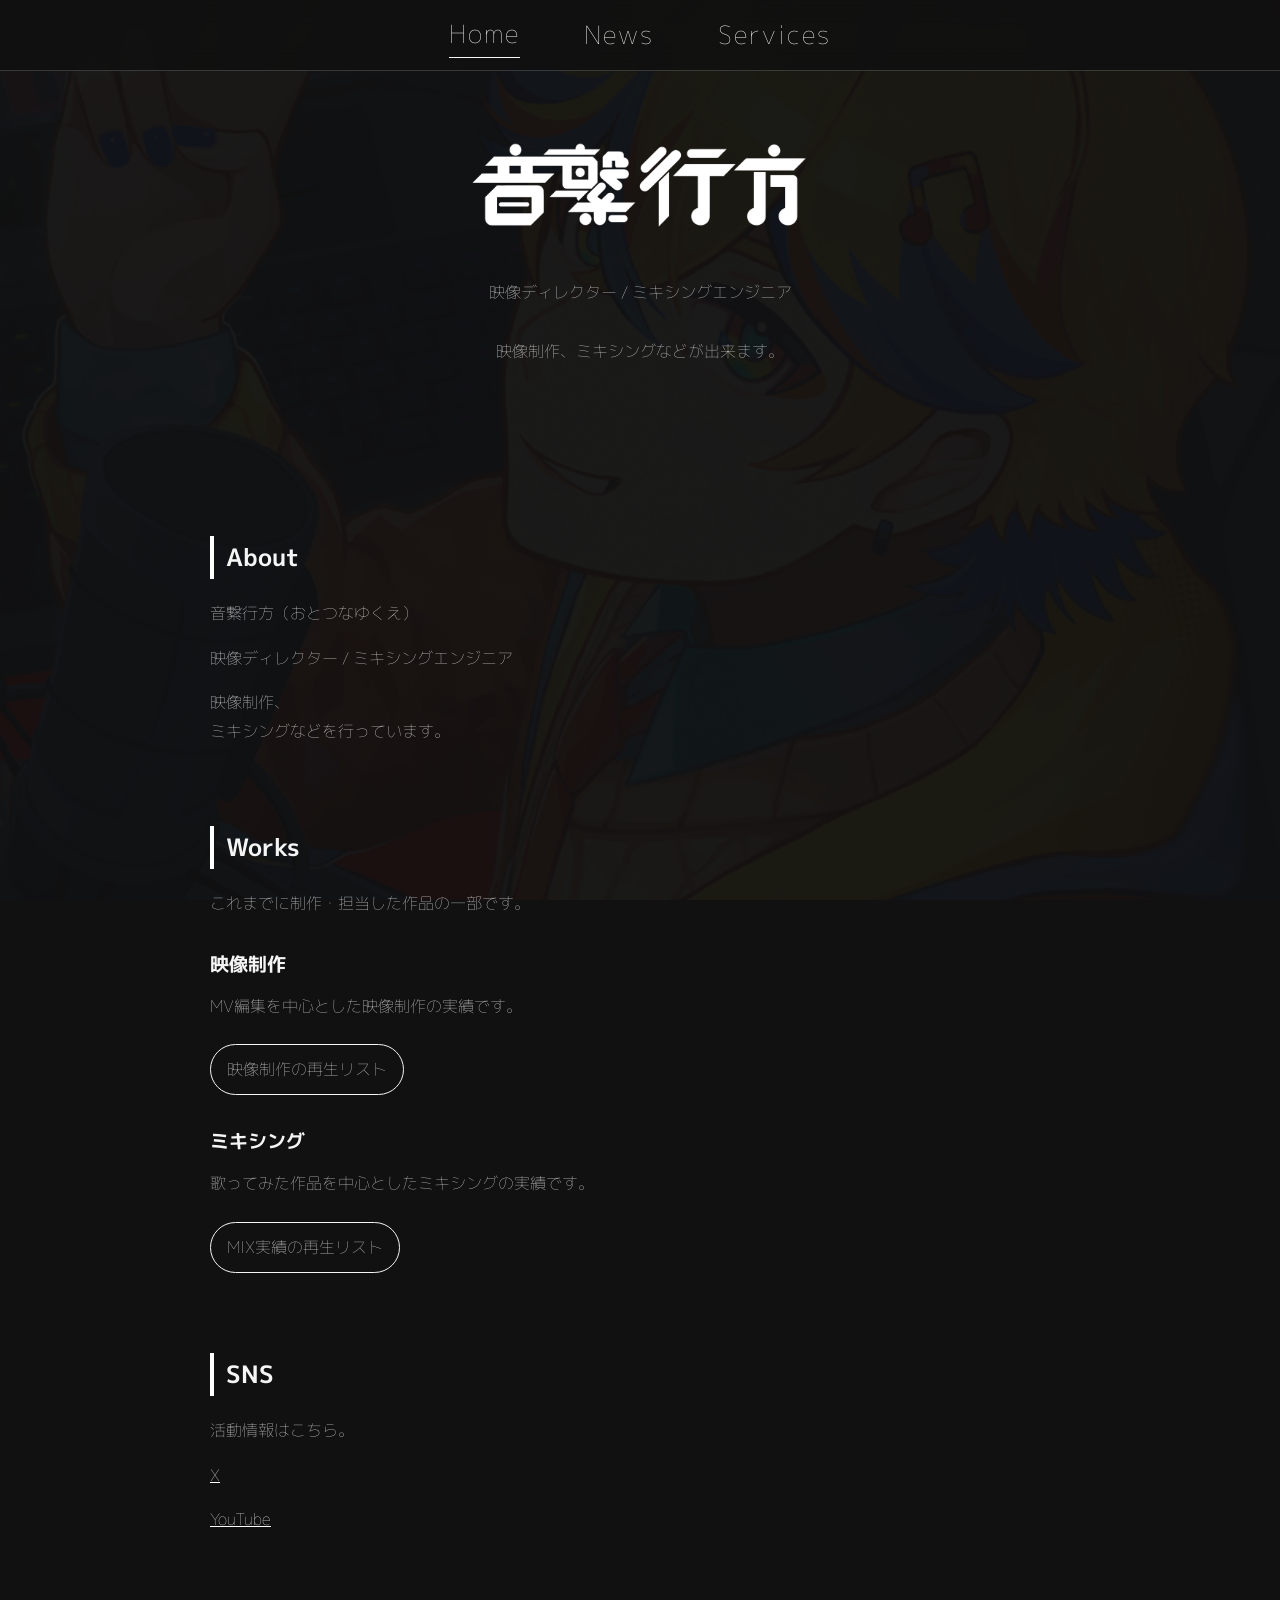
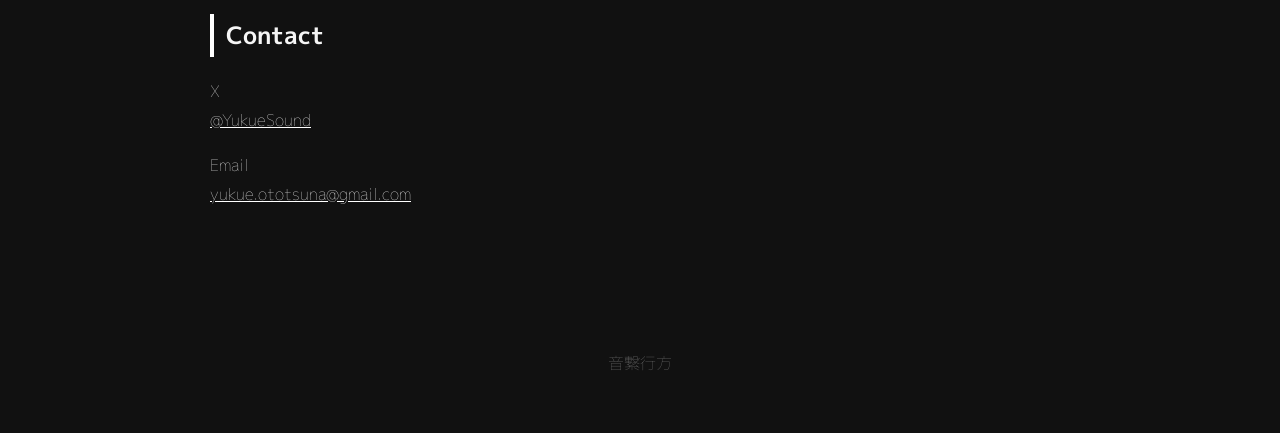
==== commit 69b8cc24: "Add services page and refine styling This change adds a new Services page with pricing tiers, reques" ====
--- a/index.html
+++ b/index.html
@@ -36,12 +36,7 @@
 
     <link rel="preconnect" href="https://fonts.googleapis.com">
     <link rel="preconnect" href="https://fonts.gstatic.com" crossorigin>
-    
-    <link href="https://fonts.googleapis.com/css2?family=Zen+Old+Mincho:wght@400;700&display=swap" rel="stylesheet">
-
-    <link href="https://fonts.googleapis.com/css2?family=M+PLUS+1p:wght@100&family=Zen+Old+Mincho:wght@400;700&display=swap" rel="stylesheet">
-
-    <link href="https://fonts.googleapis.com/css2?family=M+PLUS+1p:wght@100;300&family=Noto+Serif+JP:wght@400;700&family=Zen+Old+Mincho:wght@400;700&display=swap" rel="stylesheet">
+    <link href="https://fonts.googleapis.com/css2?family=M+PLUS+1p:wght@100;300&family=Zen+Old+Mincho:wght@400;700&display=swap" rel="stylesheet">
 
 </head>
 
@@ -65,6 +60,8 @@
         <a href="index.html" aria-current="page">Home</a>
 
         <a href="news.html">News</a>
+
+        <a href="services.html">Services</a>
 
 
     </nav>
@@ -162,9 +159,6 @@
 
     <h2>Contact</h2>
 
-    <p>
-        映像制作・ミキシングに関するご依頼、ご相談はお気軽にご連絡ください。
-    </p>
 
     <p>
         X
--- a/css/style.css
+++ b/css/style.css
@@ -8,7 +8,7 @@
     background: #111;
     color: #f5f5f5;
     font-family: "M PLUS 1p", sans-serif;
-    font-weight: 100;
+    font-weight: 200;
     line-height: 1.8;
     position: relative;
 }
@@ -40,18 +40,6 @@
 
 .page-header {
     padding: 120px 20px 80px;
-}
-
-.page-header h1 {
-    font-family: "Zen Old Mincho", serif;
-    font-size: 3rem;
-    font-weight: 400;
-    margin-bottom: 30px;
-}
-
-header h1 {
-    font-size: 3rem;
-    margin-bottom: 10px;
 }
 
 .logo {
@@ -163,13 +151,12 @@
 }
 
 p {
-    margin: 24px;
+    margin: 0 0 1em;
 }
 
 ul {
-    list-style: none;
-    padding: 0;
     margin: 0;
+    padding-left: 1.4em;
 }
 
 .playlist-link {
@@ -222,3 +209,175 @@
         margin: 20px 0;
     }
 }
+
+
+/* Services page */
+.services-intro {
+    text-align: center;
+    margin-bottom: 80px;
+}
+
+.services-intro h2 {
+    display: inline-block;
+    text-align: left;
+    margin-top: 8px;
+}
+
+.services-eyebrow {
+    margin: 0;
+    color: #aaa;
+    font-size: 0.85rem;
+    letter-spacing: 0.2em;
+}
+
+.section-lead {
+    margin: -8px 0 24px;
+    color: #bbb;
+}
+
+.service-card {
+    background: rgba(29, 29, 29, 0.94);
+    border: 1px solid rgba(245, 245, 245, 0.12);
+    border-radius: 10px;
+    padding: 24px;
+    margin: 18px 0;
+}
+
+.service-card h3,
+.guideline-block h3 {
+    margin-top: 0;
+}
+
+.service-card > p {
+    margin: 16px 0 0;
+}
+
+.service-card-heading {
+    display: flex;
+    justify-content: space-between;
+    align-items: flex-start;
+    gap: 20px;
+}
+
+.service-card-heading h3 {
+    margin: 0;
+}
+
+.service-subtitle {
+    color: #bbb;
+    font-size: 0.9rem;
+    margin: 4px 0 0 !important;
+}
+
+.service-price {
+    margin: 0 !important;
+    white-space: nowrap;
+    font-size: clamp(1.8rem, 4vw, 2.4rem);
+    font-weight: 300;
+    line-height: 1.4;
+    letter-spacing: 0.02em;
+}
+
+.service-price span {
+    font-size: 0.65em;
+}
+
+.service-price-range {
+    margin-top: 12px !important;
+}
+
+.status-label {
+    display: inline-block;
+    border: 1px solid rgba(245, 245, 245, 0.35);
+    border-radius: 999px;
+    padding: 4px 12px;
+    color: #ddd;
+    font-size: 0.82rem;
+    white-space: nowrap;
+}
+
+.guideline-block {
+    margin: 28px 0 0;
+    padding: 4px 4px 0;
+}
+
+.guideline-list {
+    list-style: disc;
+    padding-left: 1.4em;
+    margin: 12px 0 20px;
+}
+
+.guideline-list li {
+    margin: 8px 0;
+    padding-left: 0.2em;
+}
+
+.note {
+    color: #bbb;
+    font-size: 0.92rem;
+}
+
+.order-steps {
+    list-style: none;
+    counter-reset: order-step;
+    margin: 24px 0;
+    padding: 0;
+}
+
+.order-steps li {
+    counter-increment: order-step;
+    display: grid;
+    grid-template-columns: minmax(140px, 0.65fr) 1.8fr;
+    gap: 20px;
+    padding: 18px 0;
+    border-bottom: 1px solid rgba(245, 245, 245, 0.15);
+}
+
+.order-steps li strong {
+    grid-column: 1;
+}
+
+.order-steps li span {
+    grid-column: 2;
+    grid-row: 1 / span 2;
+    color: #ddd;
+}
+
+.contact-links {
+    display: flex;
+    flex-wrap: wrap;
+    gap: 12px;
+    margin: 24px;
+}
+
+.contact-links .playlist-link {
+    margin-top: 0;
+}
+
+@media (max-width: 600px) {
+    .service-card {
+        padding: 18px;
+    }
+
+    .service-card-heading {
+        flex-direction: column;
+        gap: 12px;
+    }
+
+    .order-steps li {
+        grid-template-columns: 1fr;
+        gap: 4px;
+    }
+
+    .order-steps li strong,
+    .order-steps li span {
+        grid-column: 1;
+        grid-row: auto;
+    }
+
+    .contact-links {
+        margin: 24px 0;
+        flex-direction: column;
+        align-items: flex-start;
+    }
+}
